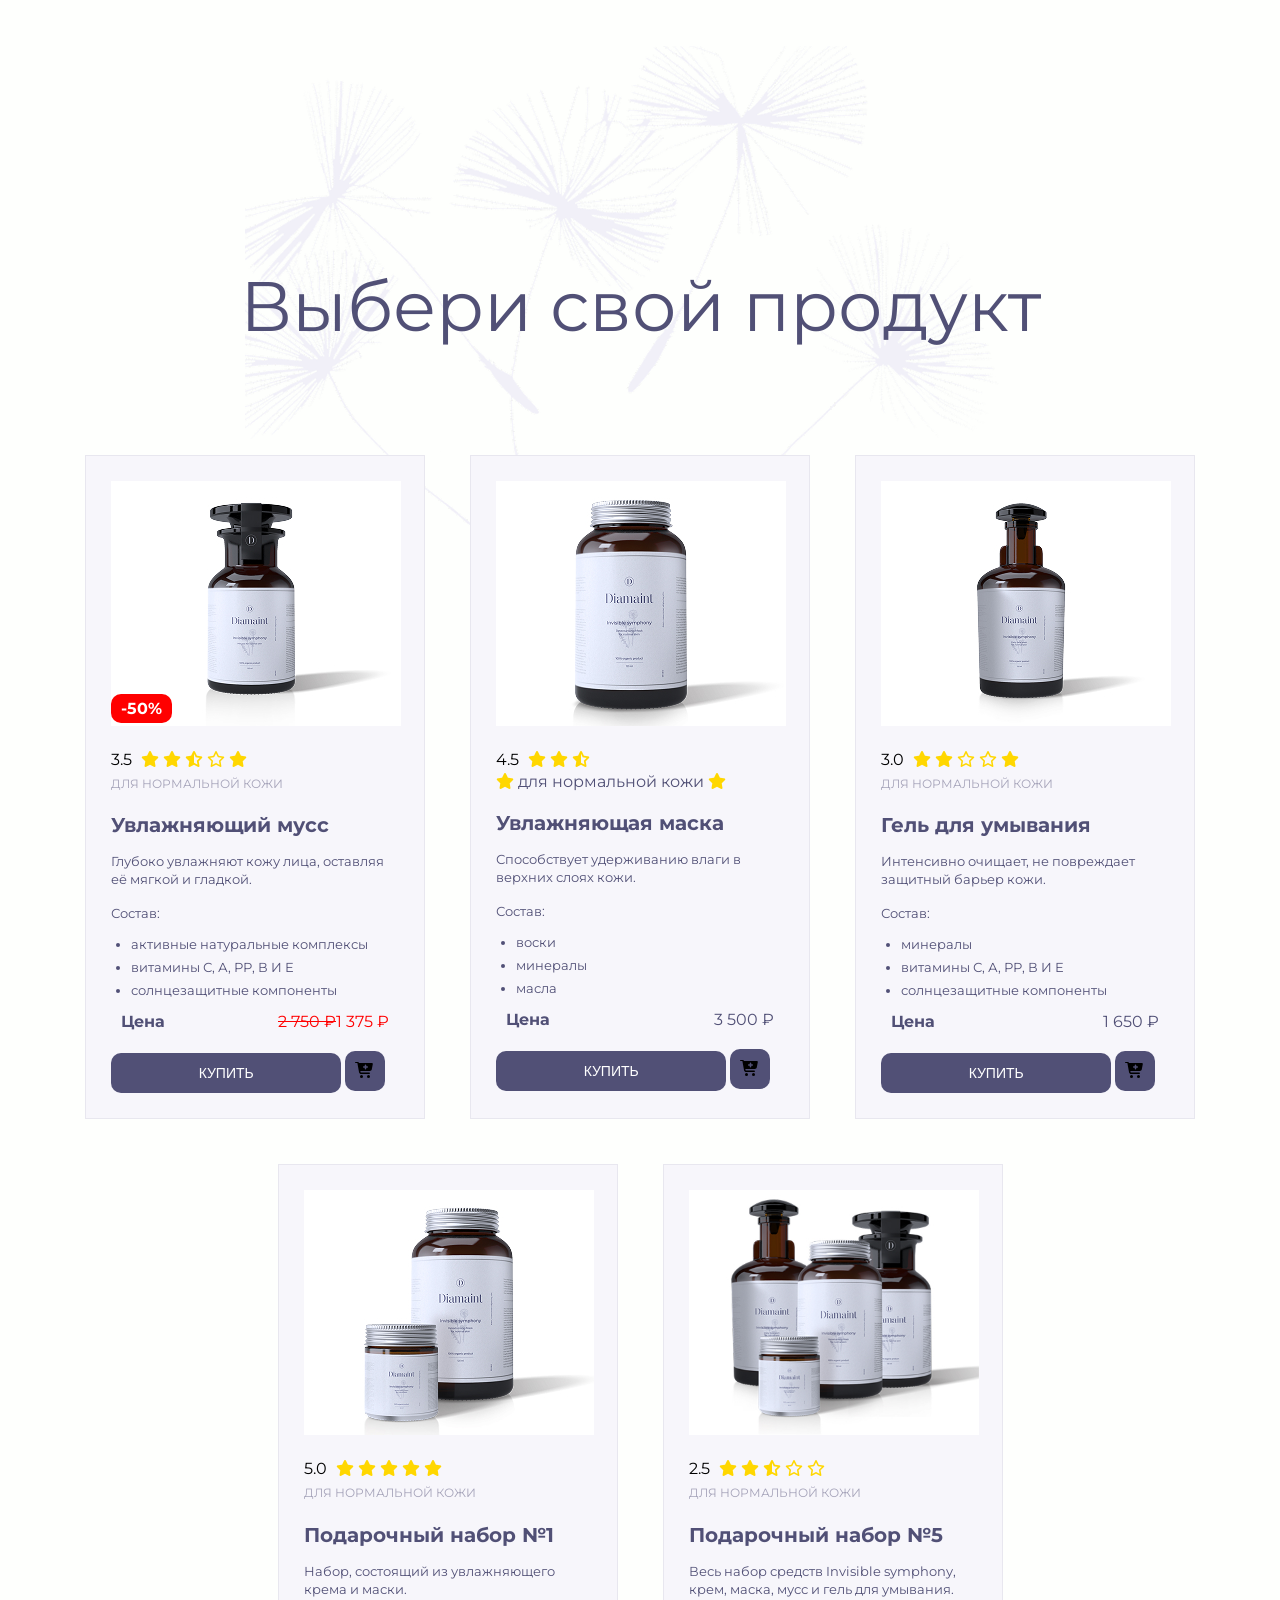
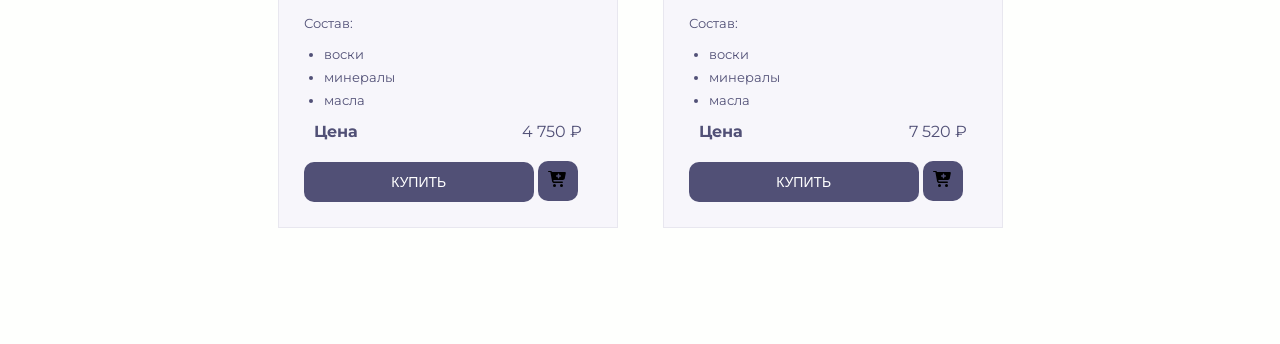
==== index.html @ 8d6fb244 "add js" ====
<!DOCTYPE html>
<html lang="ru">

<head>
  <meta charset="UTF-8">
  <meta name="viewport" content="width=device-width, initial-scale=1.0">
  <title>Выбери свой продукт</title>
  <link rel="stylesheet" href="style.css">
  <link rel="stylesheet" href="https://cdnjs.cloudflare.com/ajax/libs/font-awesome/6.4.0/css/all.min.css">
  <link rel="preconnect" href="https://fonts.googleapis.com">
  <link rel="preconnect" href="https://fonts.gstatic.com" crossorigin>
  <link href="https://fonts.googleapis.com/css2?family=Montserrat:wght@300;400;500;700&display=swap" rel="stylesheet">
</head>

<body>
  <main class="container container__background">
    <h1 class="container__main-title">Выбери свой продукт</h1>
    <div class="container__cards">
      <div class="card card-sale">
        <span class="card__sale">-50%</span>
        <img class="card__img" src="img/photo-mousse.jpg" alt="Увлажняющий мусс">
        <div class="card__rating">
          <span class="card__rating-number">3.5</span>
          <span class="card__rating-stars"><i class="fa-solid fa-star"></i></span>
          <span class="card__rating-stars"><i class="fa-solid fa-star"></i></span>
          <span class="card__rating-stars"><i class="fa-solid fa-star-half-stroke"></i></span>
          <span class="card__rating-stars"><i class="fa-regular fa-star"></i></span>
          <span class="card__stars"><i class="fa-solid fa-star"></i></span>
        </div>

        <span class="card__skin-type">для нормальной кожи</span>
        <h2 class="card__title">Увлажняющий мусс</h2>
        <p class="card__description">Глубоко увлажняют кожу лица, оставляя её мягкой и гладкой.</p>
        <span class="card__composition">Состав:</span>
        <ul class="card__list">
          <li class="card__item">активные натуральные комплексы</li>
          <li class="card__item">витамины С, А, РР, В И Е</li>
          <li class="card__item">солнцезащитные компоненты</li>
        </ul>
        <div class="card__price-row">
          <b class="card__price-text">Цена</b>
          <span class="card__price price-discount"><del>2 750 ₽</del>1 375 ₽</span>
        </div>
        <button class="card__buy-button  card__buy-button--active">Купить</button>
        <button class="add-to-card__button add-to-card__button--active">
          <img src="img/cart-plus-solid.svg" alt="Добавить в корзину">
        </button>
      </div>
      <div class="card">
        <img class="card__img" src="img/photo-mask.jpg" alt="Увлажняющая маска">
        <div class="card__rating">
          <span class="card__rating-number">4.5</span>
          <span class="card__rating-stars"><i class="fa-solid fa-star"></i></span>
          <span class="card__rating-stars"><i class="fa-solid fa-star"></i></span>
          <span class="card__rating-stars"><i class="fa-solid fa-star-half-stroke"></i></span>
        </div>
        <span class="card__stars"><i class="fa-solid fa-star"></i></span>
        <span class="card__skin-tipe">для нормальной кожи</span>
        <span class="card__stars"><i class="fa-solid fa-star"></i></span>
        <h2 class="card__title">Увлажняющая маска</h2>
        <p class="card__description">Способствует удерживанию влаги в верхних слоях кожи.</p>
        <span class="card__composition">Состав:</span>
        <ul class="card__list">
          <li class="card__item">воски</li>
          <li class="card__item">минералы</li>
          <li class="card__item">масла</li>
        </ul>
        <div class="card__price-row">
          <b class="card__price-text">Цена</b>
          <span class="card__price">3 500 ₽</span>
        </div>
        <button class="card__buy-button card__buy-button--active">Купить</button>
        <button class="add-to-card__button add-to-card__button--active">
          <img src="img/cart-plus-solid.svg" alt="Добавить в корзину">
        </button>
      </div>
      <div class="card">
        <img class="card__img" src="img/photo-gel.jpg" alt="Гель для умывания">
        <div class="card__rating">
          <span class="card__rating-number">3.0</span>
          <span class="card__stars"><i class="fa-solid fa-star"></i></span>
          <span class="card__stars"><i class="fa-solid fa-star"></i></span>
          <span class="card__stars"><i class="fa-regular fa-star"></i></span>
          <span class="card__stars"><i class="fa-regular fa-star"></i></span>
          <span class="card__stars"><i class="fa-solid fa-star"></i></span>
        </div>
        <span class="card__skin-type">для нормальной кожи</span>
        <h2 class="card__title">Гель для умывания</h2>
        <p class="card__description">Интенсивно очищает, не повреждает защитный барьер кожи.</p>
        <span class="card__composition">Состав:</span>
        <ul class="card__list">
          <li class="card__item">минералы</li>
          <li class="card__item">витамины С, А, РР, В И Е</li>
          <li class="card__item">солнцезащитные компоненты</li>
        </ul>
        <div class="card__price-row">
          <b class="card__price-text">Цена</b>
          <span class="card__price">1 650 ₽</span>
        </div>
        <button class="card__buy-button card__buy-button--active">Купить</button>
        <button class="add-to-card__button add-to-card__button--active">
          <img src="img/cart-plus-solid.svg" alt="Добавить в корзину">
        </button>
      </div>
      <div class="card">
        <img class="card__img" src="img/photo-set-1.jpg" alt="Подарочный набор №1">
        <div class="card__rating">
          <span class="card__rating-number">5.0</span>
          <span class="card__stars"><i class="fa-solid fa-star"></i></span>
          <span class="card__stars"><i class="fa-solid fa-star"></i></span>
          <span class="card__stars"><i class="fa-solid fa-star"></i></span>
          <span class="card__stars"><i class="fa-solid fa-star"></i></span>
          <span class="card__stars"><i class="fa-solid fa-star"></i></span>
        </div>
        <span class="card__skin-type">для нормальной кожи</span>
        <h2 class="card__title">Подарочный набор №1</h2>
        <p class="card__description">Набор, состоящий из увлажняющего крема и маски.</p>
        <span class="card__composition">Состав:</span>
        <ul class="card__list">
          <li class="card__item">воски</li>
          <li class="card__item">минералы</li>
          <li class="card__item">масла</li>
        </ul>
        <div class="card__price-row">
          <b class="card__price-text">Цена</b>
          <span class="card__price">4 750 ₽</span>
        </div>
        <button class="card__buy-button card__buy-button--active">Купить</button>
        <button class="add-to-card__button add-to-card__button--active">
          <img src="img/cart-plus-solid.svg" alt="Добавить в корзину">
        </button>
      </div>
      <div class="card">
        <img class="card__img" src="img/photo-set-5.jpg" alt="Подарочный набор №5">
        <div class="card__rating">
          <span class="card__rating-number">2.5</span>
          <span class="card__stars"><i class="fa-solid fa-star"></i></span>
          <span class="card__stars"><i class="fa-solid fa-star"></i></span>
          <span class="card__stars"><i class="fa-solid fa-star-half-stroke"></i></span>
          <span class="card__stars"><i class="fa-regular fa-star"></i></span>
          <span class="card__stars"><i class="fa-regular fa-star"></i></span>
        </div>
        <span class="card__skin-type">для нормальной кожи</span>
        <h2 class="card__title">Подарочный набор №5</h2>
        <p class="card__description"> Весь набор средств Invisible symphony, крем, маска, мусс и гель для умывания.</p>
        <span class="card__composition">Состав:</span>
        <ul class="card__list">
          <li class="card__item">воски</li>
          <li class="card__item">минералы</li>
          <li class="card__item">масла</li>
        </ul>
        <div class="card__price-row">
          <b class="card__price-text">Цена</b>
          <span class="card__price">7 520 ₽</span>
        </div>
        <button class="card__buy-button card__buy-button--active">Купить</button>
        <button class="add-to-card__button add-to-card__button--active">
          <img src="img/cart-plus-solid.svg" alt="Добавить в корзину">
        </button>
      </div>
      <script src="product.js"></script>
    </div>
  </main>
</body>

</html>
---- style.css ----
.container {
  width: 1280px;
  margin: 0 auto;
  background: #fefffd;
  padding-top: 220px;
  padding-bottom: 116px;
}

.container__background {
  background-image: url('img/background.png');
  background-repeat: no-repeat;
  background-position: center top;
}

body {
  color: #515076;
  font-family: 'montserrat', sans-serif;
  letter-spacing: 0%;
  margin: 0;
}


.container__main-title {
  font-style: normal;
  font-weight: 400;
  font-size: 70px;
  line-height: 78px;
  text-align: center;
  color: #515076;
  margin-bottom: 110px;
}


.container__cards {
  display: flex;
  flex-wrap: wrap;
  justify-content: center;
  gap: 45px;
  margin: 0 auto;
  width: 1110px;
}


.card {
  width: 340px;
  border: 1px solid #e8e7ef;
  background: #f7f6fb;
  padding: 25px;
  position: relative;
}

.card__sale {
  position: absolute;
  bottom: 395px;
  left: 25px;
  padding: 5px 10px;
  background: red;
  color: white;
  border-radius: 10px;
  font-weight: bold;
}

.card-sale {
  transition: 0.3s;
}

.card-sale:hover {
  transform: scale(1.03);
  background-image: url(img/background.png);
  cursor: pointer;

}

.card__img {
  width: 290px;
  height: 245px;
  object-fit: cover;
  margin-bottom: 20px;
}

.card__rating-number {
  color: black;
  margin-right: 5px;
}

i {
  color: gold;
  margin-bottom: 5px;
  display: inline-block;
}





.card__skin-type {
  font-weight: 400;
  font-size: 12px;
  line-height: 24px;
  text-transform: uppercase;
  color: #A5A3B9;
  margin-bottom: 5px;
}

.card__title {
  font-weight: 700;
  font-size: 20px;
  line-height: 27px;
  color: #515076;
  margin-bottom: 5px;
}

.card__description {
  font-weight: 400;
  font-size: 13px;
  line-height: 18px;
  color: #515076;
  margin-bottom: 15px;
}


.card__composition {
  font-weight: 400;
  font-size: 13px;
  line-height: 18px;
  color: #515076;
  margin-bottom: 5px;
}

.card__list {
  font-weight: 400;
  font-size: 13px;
  line-height: 18px;
  color: #515076;
  padding-left: 20px;
}

.card__item {
  margin-bottom: 5px;
}

.price-discount {
  color: red;
}

.card__price-row {
  color: #515076;
  margin: 10px;
  display: flex;
  justify-content: space-between;
  align-items: center;
}

.card__buy-button {
  width: 80%;
  height: 40px;
  background: #515076;
  border-radius: 10px;
  color: #ffffff;
  font-size: 14px;
  text-transform: uppercase;
  border: none;
  cursor: pointer;
  margin-top: 10px;
  padding: 10px;
  transition: background 0.5s ease;
}

.card__buy-button:hover {
  background: #403d6b;
  transition: background 0.1s ease;
}

.card__buy-button:active {
  background: #2e2b5c;
  transition: background 0.1s ease;
}

.add-to-card__button {
  width: 40px;
  height: 40px;
  background: #515076;
  border-radius: 10px;
  color: #f3f1f1;
  font-size: 14px;
  text-transform: uppercase;
  border: none;
  cursor: pointer;
  margin-top: 10px;
  padding: 10px;
  transition: background 0.5s ease;
}

.add-to-card__button:hover {
  background: #403d6b;
  transition: background 0.1s ease;
}

.add-to-card__button:active {
  background: #2e2b5c;
  transition: background 0.1s ease;
}

*,
*:before,
*:after {
  box-sizing: border-box;
}
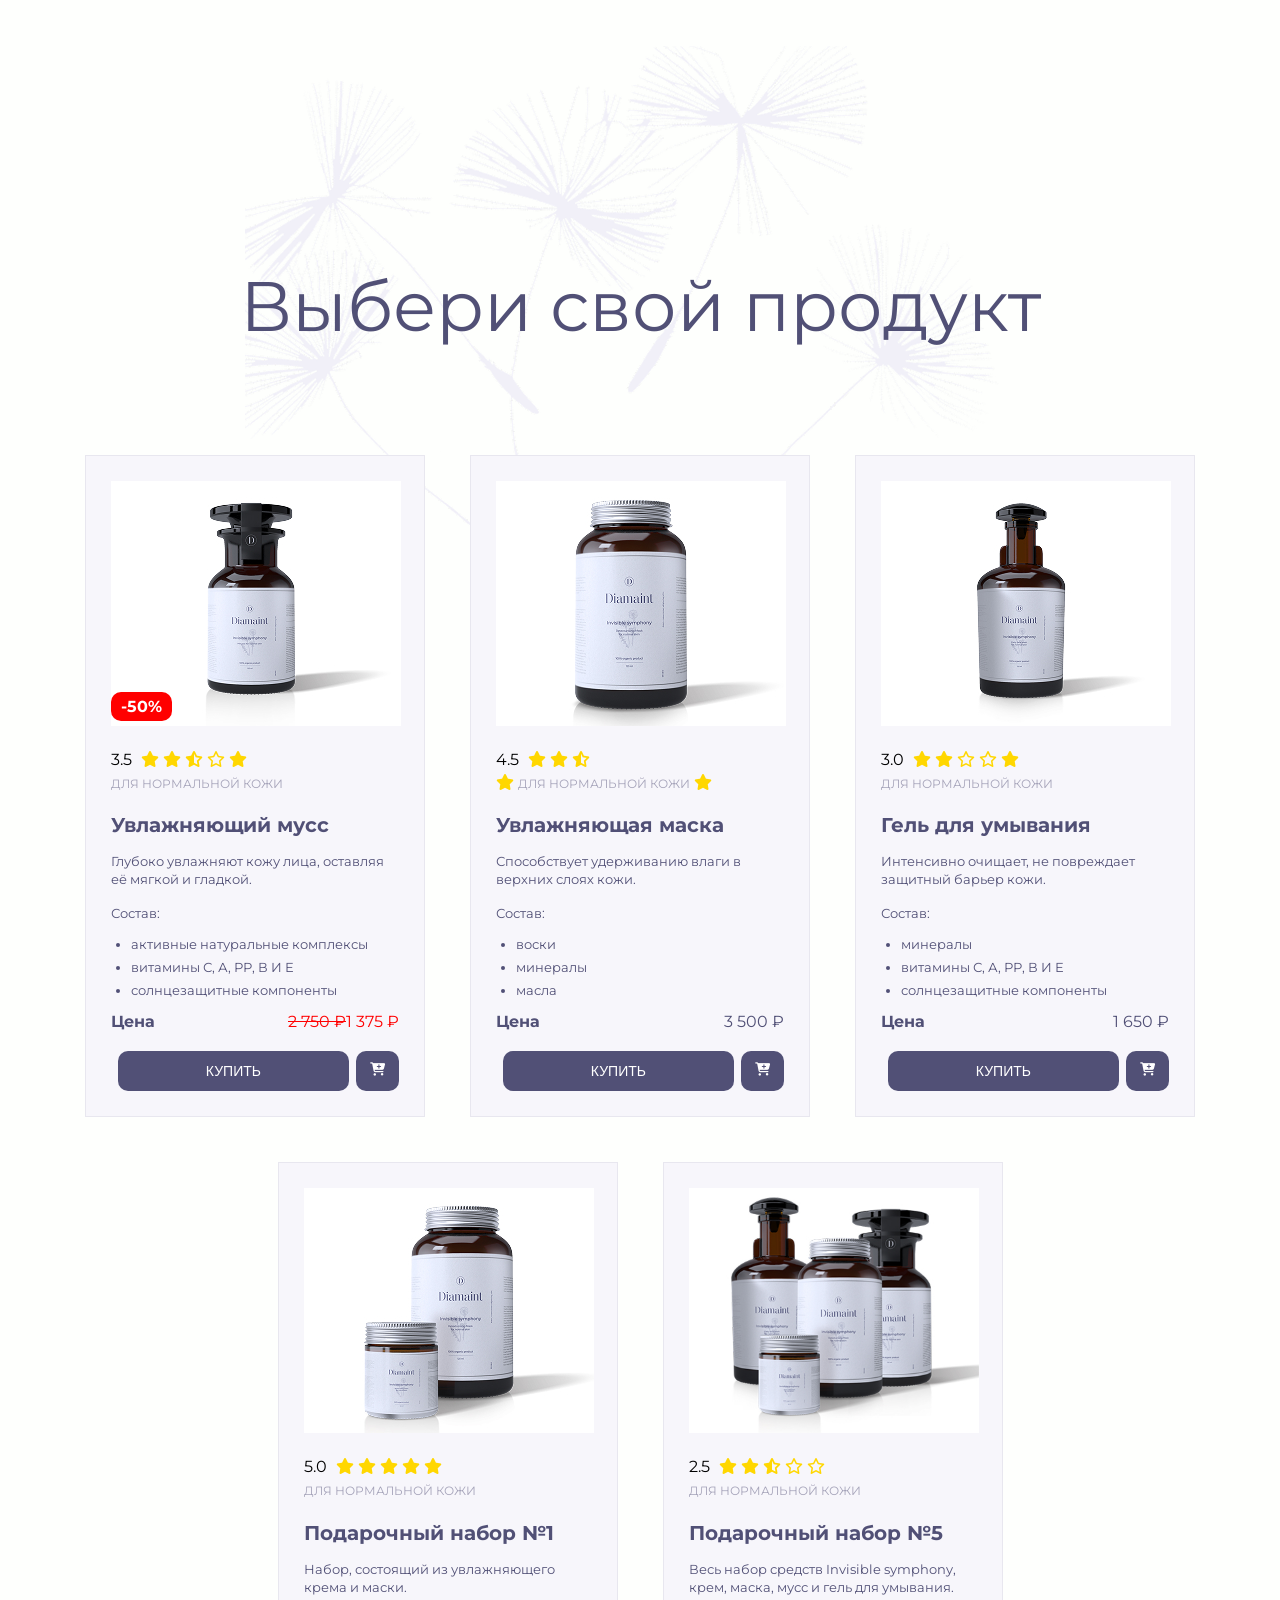
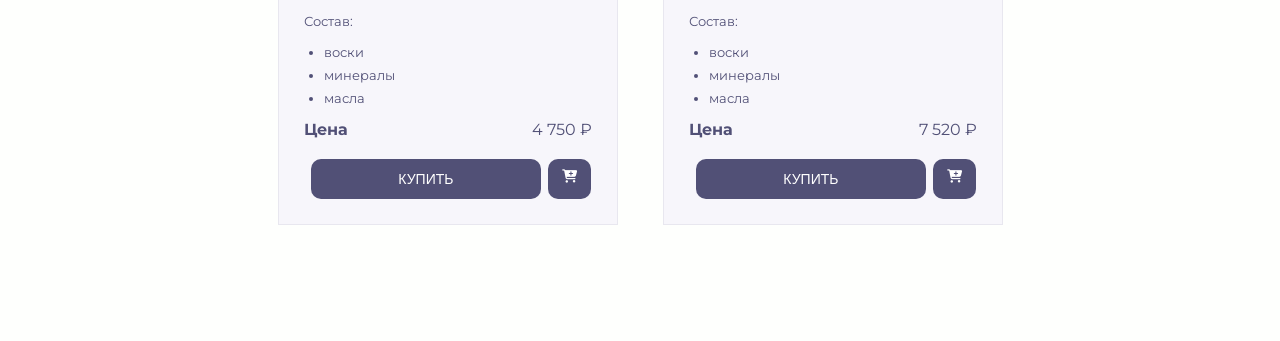
==== commit ef2e06bc: "feature/05-extra-homework" ====
--- a/index.html
+++ b/index.html
@@ -41,10 +41,11 @@
           <b class="card__price-text">Цена</b>
           <span class="card__price price-discount"><del>2 750 ₽</del>1 375 ₽</span>
         </div>
-        <button class="card__buy-button  card__buy-button--active">Купить</button>
-        <button class="add-to-card__button add-to-card__button--active">
-          <img src="img/cart-plus-solid.svg" alt="Добавить в корзину">
-        </button>
+        <div class="card__buttons">
+          <button class="card__buy-button  card__buy-button--active">Купить</button>
+          <button class="card__add-to-cart card__add-to-cart--active"><i class="fa-solid fa-cart-plus cart-icon"></i>
+          </button>
+        </div>
       </div>
       <div class="card">
         <img class="card__img" src="img/photo-mask.jpg" alt="Увлажняющая маска">
@@ -55,7 +56,7 @@
           <span class="card__rating-stars"><i class="fa-solid fa-star-half-stroke"></i></span>
         </div>
         <span class="card__stars"><i class="fa-solid fa-star"></i></span>
-        <span class="card__skin-tipe">для нормальной кожи</span>
+        <span class="card__skin-type">для нормальной кожи</span>
         <span class="card__stars"><i class="fa-solid fa-star"></i></span>
         <h2 class="card__title">Увлажняющая маска</h2>
         <p class="card__description">Способствует удерживанию влаги в верхних слоях кожи.</p>
@@ -69,10 +70,11 @@
           <b class="card__price-text">Цена</b>
           <span class="card__price">3 500 ₽</span>
         </div>
-        <button class="card__buy-button card__buy-button--active">Купить</button>
-        <button class="add-to-card__button add-to-card__button--active">
-          <img src="img/cart-plus-solid.svg" alt="Добавить в корзину">
-        </button>
+        <div class="card__buttons">
+          <button class="card__buy-button card__buy-button--active">Купить</button>
+          <button class="card__add-to-cart card__add-to-cart--active"><i class="fa-solid fa-cart-plus cart-icon"></i>
+          </button>
+        </div>
       </div>
       <div class="card">
         <img class="card__img" src="img/photo-gel.jpg" alt="Гель для умывания">
@@ -97,10 +99,11 @@
           <b class="card__price-text">Цена</b>
           <span class="card__price">1 650 ₽</span>
         </div>
-        <button class="card__buy-button card__buy-button--active">Купить</button>
-        <button class="add-to-card__button add-to-card__button--active">
-          <img src="img/cart-plus-solid.svg" alt="Добавить в корзину">
-        </button>
+        <div class="card__buttons">
+          <button class="card__buy-button card__buy-button--active">Купить</button>
+          <button class="card__add-to-cart card__add-to-cart--active"><i class="fa-solid fa-cart-plus cart-icon"></i>
+          </button>
+        </div>
       </div>
       <div class="card">
         <img class="card__img" src="img/photo-set-1.jpg" alt="Подарочный набор №1">
@@ -125,10 +128,11 @@
           <b class="card__price-text">Цена</b>
           <span class="card__price">4 750 ₽</span>
         </div>
-        <button class="card__buy-button card__buy-button--active">Купить</button>
-        <button class="add-to-card__button add-to-card__button--active">
-          <img src="img/cart-plus-solid.svg" alt="Добавить в корзину">
-        </button>
+        <div class="card__buttons">
+          <button class="card__buy-button card__buy-button--active">Купить</button>
+          <button class="card__add-to-cart card__add-to-cart--active"><i class="fa-solid fa-cart-plus cart-icon"></i>
+          </button>
+        </div>
       </div>
       <div class="card">
         <img class="card__img" src="img/photo-set-5.jpg" alt="Подарочный набор №5">
@@ -153,12 +157,12 @@
           <b class="card__price-text">Цена</b>
           <span class="card__price">7 520 ₽</span>
         </div>
-        <button class="card__buy-button card__buy-button--active">Купить</button>
-        <button class="add-to-card__button add-to-card__button--active">
-          <img src="img/cart-plus-solid.svg" alt="Добавить в корзину">
-        </button>
+        <div class="card__buttons">
+          <button class="card__buy-button card__buy-button--active">Купить</button>
+          <button class="card__add-to-cart card__add-to-cart--active"><i class="fa-solid fa-cart-plus cart-icon"></i>
+          </button>
+        </div>
       </div>
-      <script src="product.js"></script>
     </div>
   </main>
 </body>
--- a/style.css
+++ b/style.css
@@ -145,7 +145,7 @@
 
 .card__price-row {
   color: #515076;
-  margin: 10px;
+  margin-bottom: 20px;
   display: flex;
   justify-content: space-between;
   align-items: center;
@@ -161,7 +161,7 @@
   text-transform: uppercase;
   border: none;
   cursor: pointer;
-  margin-top: 10px;
+  margin: 0 auto;
   padding: 10px;
   transition: background 0.5s ease;
 }
@@ -176,29 +176,35 @@
   transition: background 0.1s ease;
 }
 
-.add-to-card__button {
-  width: 40px;
+.card__add-to-cart {
+  width: 15%;
   height: 40px;
   background: #515076;
   border-radius: 10px;
-  color: #f3f1f1;
-  font-size: 14px;
-  text-transform: uppercase;
   border: none;
   cursor: pointer;
-  margin-top: 10px;
-  padding: 10px;
   transition: background 0.5s ease;
 }
 
-.add-to-card__button:hover {
+.card__add-to-cart:hover {
   background: #403d6b;
   transition: background 0.1s ease;
 }
 
-.add-to-card__button:active {
+.card__add-to-cart:active {
   background: #2e2b5c;
   transition: background 0.1s ease;
+}
+
+.card__buttons {
+  display: flex;
+  justify-content: space-between;
+  align-items: center;
+  margin-top: 20px;
+}
+
+.cart-icon {
+  color: white;
 }
 
 *,
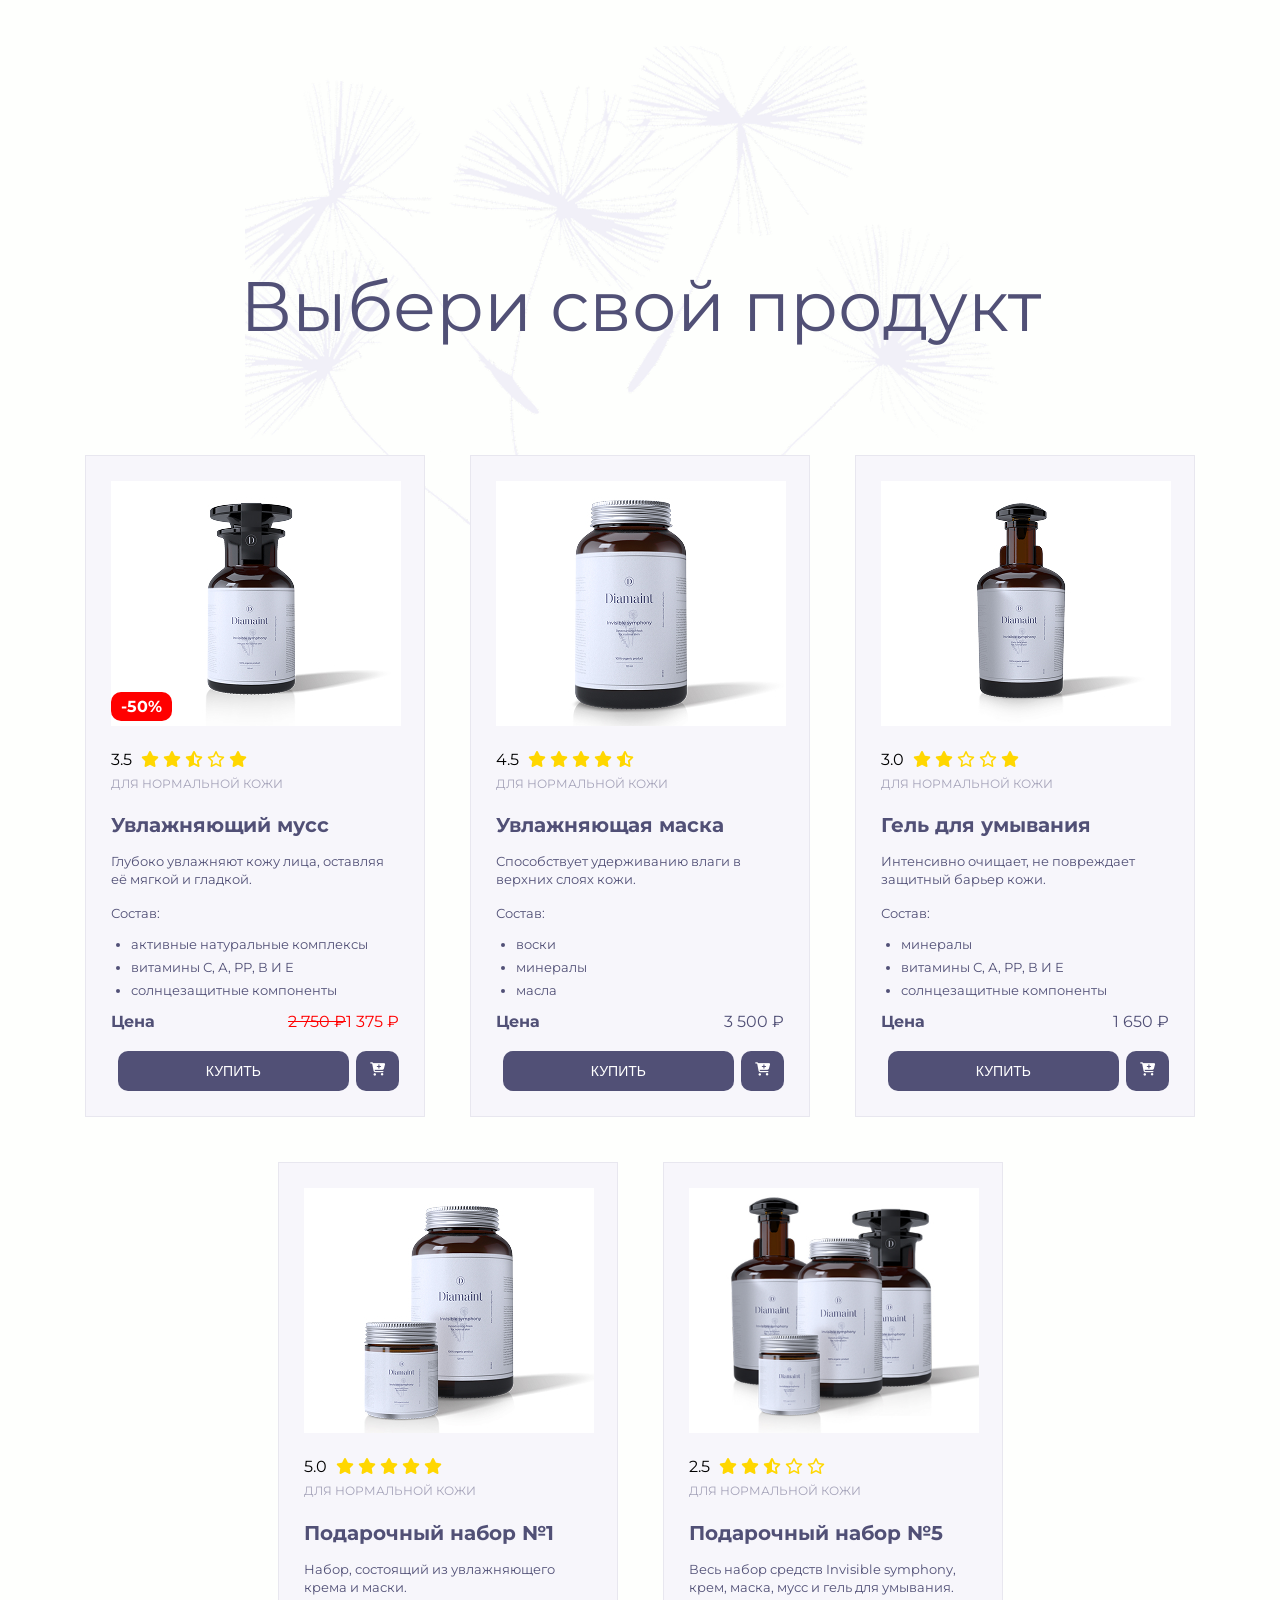
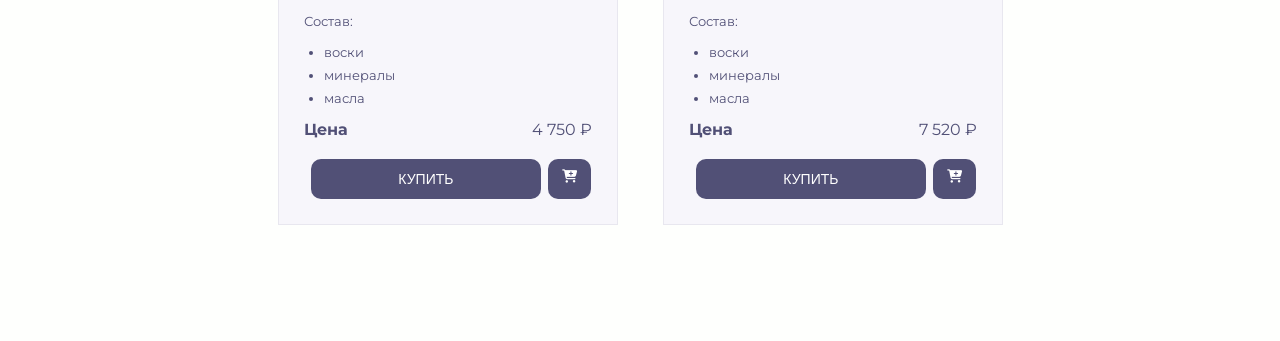
==== commit c17af38e: "corrected" ====
--- a/index.html
+++ b/index.html
@@ -21,10 +21,10 @@
         <img class="card__img" src="img/photo-mousse.jpg" alt="Увлажняющий мусс">
         <div class="card__rating">
           <span class="card__rating-number">3.5</span>
-          <span class="card__rating-stars"><i class="fa-solid fa-star"></i></span>
-          <span class="card__rating-stars"><i class="fa-solid fa-star"></i></span>
-          <span class="card__rating-stars"><i class="fa-solid fa-star-half-stroke"></i></span>
-          <span class="card__rating-stars"><i class="fa-regular fa-star"></i></span>
+          <span class="card__stars"><i class="fa-solid fa-star"></i></span>
+          <span class="card__stars"><i class="fa-solid fa-star"></i></span>
+          <span class="card__stars"><i class="fa-solid fa-star-half-stroke"></i></span>
+          <span class="card__stars"><i class="fa-regular fa-star"></i></span>
           <span class="card__stars"><i class="fa-solid fa-star"></i></span>
         </div>
 
@@ -51,13 +51,13 @@
         <img class="card__img" src="img/photo-mask.jpg" alt="Увлажняющая маска">
         <div class="card__rating">
           <span class="card__rating-number">4.5</span>
-          <span class="card__rating-stars"><i class="fa-solid fa-star"></i></span>
-          <span class="card__rating-stars"><i class="fa-solid fa-star"></i></span>
-          <span class="card__rating-stars"><i class="fa-solid fa-star-half-stroke"></i></span>
+          <span class="card__stars"><i class="fa-solid fa-star"></i></span>
+          <span class="card__stars"><i class="fa-solid fa-star"></i></span>
+          <span class="card__stars"><i class="fa-solid fa-star"></i></span>
+          <span class="card__stars"><i class="fa-solid fa-star"></i></span>
+          <span class="card__stars"><i class="fa-solid fa-star-half-stroke"></i></span>
         </div>
-        <span class="card__stars"><i class="fa-solid fa-star"></i></span>
         <span class="card__skin-type">для нормальной кожи</span>
-        <span class="card__stars"><i class="fa-solid fa-star"></i></span>
         <h2 class="card__title">Увлажняющая маска</h2>
         <p class="card__description">Способствует удерживанию влаги в верхних слоях кожи.</p>
         <span class="card__composition">Состав:</span>
@@ -166,5 +166,6 @@
     </div>
   </main>
 </body>
+<script src="product.js"></script>
 
 </html>
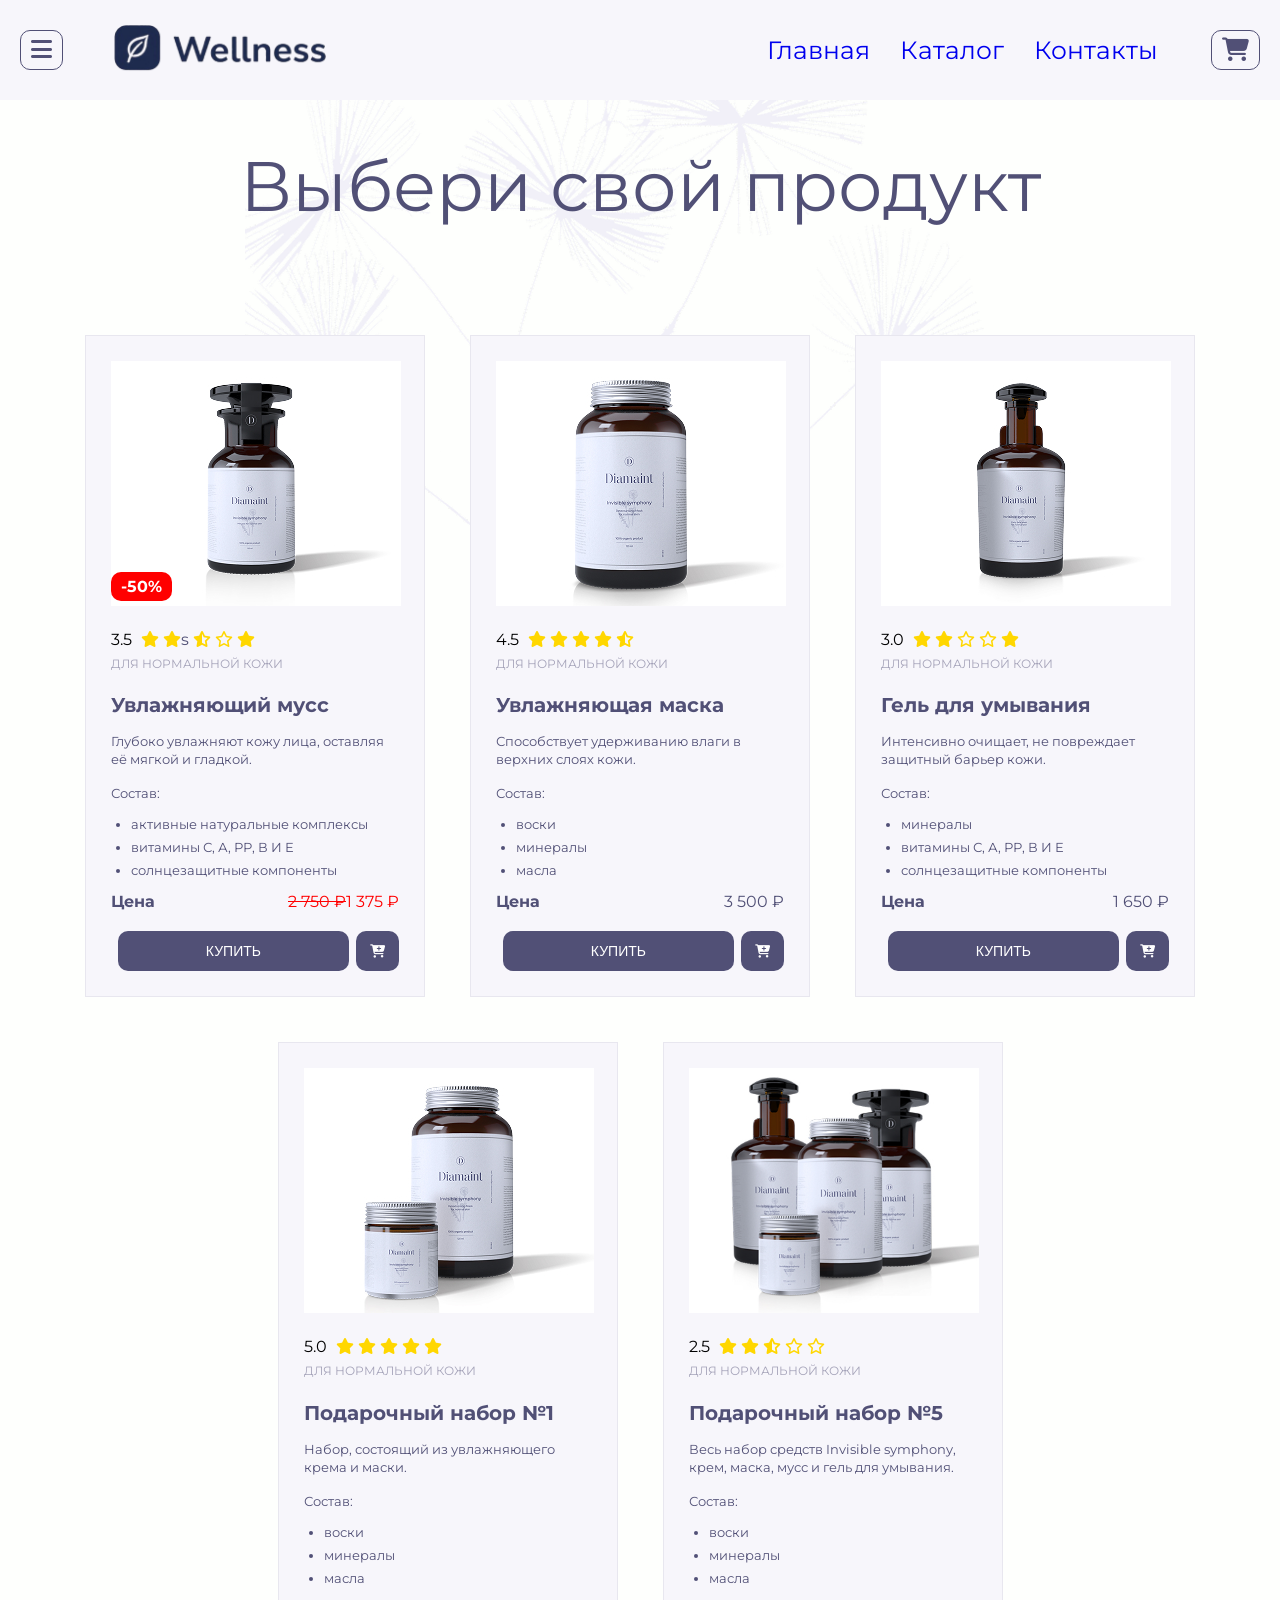
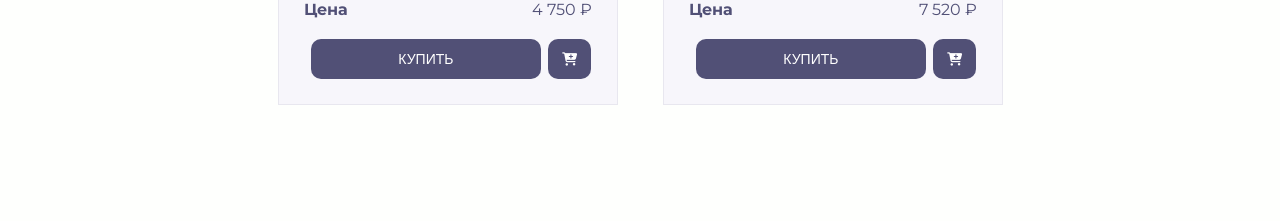
==== commit b1ba363d: "extra homework" ====
--- a/index.html
+++ b/index.html
@@ -13,7 +13,25 @@
 </head>
 
 <body>
-  <main class="container container__background">
+  <main class="container">
+    <header class="header">
+      <div class="header__container">
+        <button class="header__menu-button"><i class="fa-solid fa-bars menu-button"></i></button>
+        <div class="header__center">
+          <div class="header__logo">
+            <img class="header__logo-img" src=".//img/logo-removebg-preview.png" alt="Логотип">
+          </div>
+          <nav class="header__nav">
+            <ul class="header__list">
+              <li class="header__item"><a href="#" class="header__link">Главная</a></li>
+              <li class="header__item"><a href="#" class="header__link">Каталог</a></li>
+              <li class="header__item"><a href="#" class="header__link">Контакты</a></li>
+            </ul>
+          </nav>
+        </div>
+        <button class="header__cart-button"><i class="fa-solid fa-cart-shopping cart-button"></i></button>
+      </div>
+    </header>
     <h1 class="container__main-title">Выбери свой продукт</h1>
     <div class="container__cards">
       <div class="card card-sale">
@@ -21,11 +39,11 @@
         <img class="card__img" src="img/photo-mousse.jpg" alt="Увлажняющий мусс">
         <div class="card__rating">
           <span class="card__rating-number">3.5</span>
-          <span class="card__stars"><i class="fa-solid fa-star"></i></span>
-          <span class="card__stars"><i class="fa-solid fa-star"></i></span>
-          <span class="card__stars"><i class="fa-solid fa-star-half-stroke"></i></span>
-          <span class="card__stars"><i class="fa-regular fa-star"></i></span>
-          <span class="card__stars"><i class="fa-solid fa-star"></i></span>
+          <span class="card__stars"><i class="fa-solid fa-star rating-star"></i></span>
+          <span class="card__stars"><i class="fa-solid fa-star rating-star"></i></span>s
+          <span class="card__stars"><i class="fa-solid fa-star-half-stroke rating-star"></i></span>
+          <span class="card__stars"><i class="fa-regular fa-star rating-star"></i></span>
+          <span class="card__stars"><i class="fa-solid fa-star rating-star"></i></span>
         </div>
 
         <span class="card__skin-type">для нормальной кожи</span>
@@ -51,11 +69,11 @@
         <img class="card__img" src="img/photo-mask.jpg" alt="Увлажняющая маска">
         <div class="card__rating">
           <span class="card__rating-number">4.5</span>
-          <span class="card__stars"><i class="fa-solid fa-star"></i></span>
-          <span class="card__stars"><i class="fa-solid fa-star"></i></span>
-          <span class="card__stars"><i class="fa-solid fa-star"></i></span>
-          <span class="card__stars"><i class="fa-solid fa-star"></i></span>
-          <span class="card__stars"><i class="fa-solid fa-star-half-stroke"></i></span>
+          <span class="card__stars"><i class="fa-solid fa-star rating-star"></i></span>
+          <span class="card__stars"><i class="fa-solid fa-star rating-star"></i></span>
+          <span class="card__stars"><i class="fa-solid fa-star rating-star"></i></span>
+          <span class="card__stars"><i class="fa-solid fa-star rating-star"></i></span>
+          <span class="card__stars"><i class="fa-solid fa-star-half-stroke rating-star"></i></span>
         </div>
         <span class="card__skin-type">для нормальной кожи</span>
         <h2 class="card__title">Увлажняющая маска</h2>
@@ -80,11 +98,11 @@
         <img class="card__img" src="img/photo-gel.jpg" alt="Гель для умывания">
         <div class="card__rating">
           <span class="card__rating-number">3.0</span>
-          <span class="card__stars"><i class="fa-solid fa-star"></i></span>
-          <span class="card__stars"><i class="fa-solid fa-star"></i></span>
-          <span class="card__stars"><i class="fa-regular fa-star"></i></span>
-          <span class="card__stars"><i class="fa-regular fa-star"></i></span>
-          <span class="card__stars"><i class="fa-solid fa-star"></i></span>
+          <span class="card__stars"><i class="fa-solid fa-star rating-star"></i></span>
+          <span class="card__stars"><i class="fa-solid fa-star rating-star"></i></span>
+          <span class="card__stars"><i class="fa-regular fa-star rating-star"></i></span>
+          <span class="card__stars"><i class="fa-regular fa-star rating-star"></i></span>
+          <span class="card__stars"><i class="fa-solid fa-star rating-star"></i></span>
         </div>
         <span class="card__skin-type">для нормальной кожи</span>
         <h2 class="card__title">Гель для умывания</h2>
@@ -109,11 +127,11 @@
         <img class="card__img" src="img/photo-set-1.jpg" alt="Подарочный набор №1">
         <div class="card__rating">
           <span class="card__rating-number">5.0</span>
-          <span class="card__stars"><i class="fa-solid fa-star"></i></span>
-          <span class="card__stars"><i class="fa-solid fa-star"></i></span>
-          <span class="card__stars"><i class="fa-solid fa-star"></i></span>
-          <span class="card__stars"><i class="fa-solid fa-star"></i></span>
-          <span class="card__stars"><i class="fa-solid fa-star"></i></span>
+          <span class="card__stars"><i class="fa-solid fa-star rating-star"></i></span>
+          <span class="card__stars"><i class="fa-solid fa-star rating-star"></i></span>
+          <span class="card__stars"><i class="fa-solid fa-star rating-star"></i></span>
+          <span class="card__stars"><i class="fa-solid fa-star rating-star"></i></span>
+          <span class="card__stars"><i class="fa-solid fa-star rating-star"></i></span>
         </div>
         <span class="card__skin-type">для нормальной кожи</span>
         <h2 class="card__title">Подарочный набор №1</h2>
@@ -138,11 +156,11 @@
         <img class="card__img" src="img/photo-set-5.jpg" alt="Подарочный набор №5">
         <div class="card__rating">
           <span class="card__rating-number">2.5</span>
-          <span class="card__stars"><i class="fa-solid fa-star"></i></span>
-          <span class="card__stars"><i class="fa-solid fa-star"></i></span>
-          <span class="card__stars"><i class="fa-solid fa-star-half-stroke"></i></span>
-          <span class="card__stars"><i class="fa-regular fa-star"></i></span>
-          <span class="card__stars"><i class="fa-regular fa-star"></i></span>
+          <span class="card__stars"><i class="fa-solid fa-star rating-star"></i></span>
+          <span class="card__stars"><i class="fa-solid fa-star rating-star"></i></span>
+          <span class="card__stars"><i class="fa-solid fa-star-half-stroke rating-star"></i></span>
+          <span class="card__stars"><i class="fa-regular fa-star rating-star"></i></span>
+          <span class="card__stars"><i class="fa-regular fa-star rating-star"></i></span>
         </div>
         <span class="card__skin-type">для нормальной кожи</span>
         <h2 class="card__title">Подарочный набор №5</h2>
--- a/style.css
+++ b/style.css
@@ -2,16 +2,14 @@
   width: 1280px;
   margin: 0 auto;
   background: #fefffd;
-  padding-top: 220px;
   padding-bottom: 116px;
-}
-
-.container__background {
   background-image: url('img/background.png');
   background-repeat: no-repeat;
   background-position: center top;
 }
 
+
+
 body {
   color: #515076;
   font-family: 'montserrat', sans-serif;
@@ -19,6 +17,82 @@
   margin: 0;
 }
 
+.header {
+  width: 100%;
+  height: 100px;
+  background-color: #f7f6fb;
+}
+
+.header__container {
+  display: flex;
+  justify-content: space-between;
+  align-items: center;
+  width: 100%;
+  height: 100px;
+  margin: 0;
+  padding: 10px 20px;
+
+}
+
+.header__logo {
+  width: 400px;
+  height: 50px;
+}
+
+.header__logo-img {
+  width: 300px;
+  height: 50px;
+  object-fit: cover;
+}
+
+.header__center {
+  display: flex;
+  align-items: center;
+  gap: 250px;
+}
+
+.header__nav {
+  margin: 0 50px;
+}
+
+.header__list {
+  display: flex;
+  gap: 30px;
+  list-style: none;
+  margin: 0;
+  padding: 0;
+  font-size: 25px;
+  color: #5a5791
+}
+
+.header__link {
+  text-decoration: none;
+}
+
+.header__menu-button,
+.header__cart-button {
+  background: none;
+  border: 1px solid #515076;
+  border-radius: 10px;
+  padding: 5px 10px;
+  background-color: #f7f6fb;
+  color: #515076;
+  font-size: 24px;
+  cursor: pointer;
+  transition: background 0.5s ease;
+}
+
+.header__menu-button:hover,
+.header__cart-button:hover {
+  background: #e7e7f3;
+  transition: background 0.1s ease;
+}
+
+.header__menu-button:active,
+.header__cart-button:active {
+  background: #f2f2f7;
+  transition: background 0.1s ease;
+}
 
 .container__main-title {
   font-style: normal;
@@ -83,7 +157,7 @@
   margin-right: 5px;
 }
 
-i {
+.rating-star {
   color: gold;
   margin-bottom: 5px;
   display: inline-block;
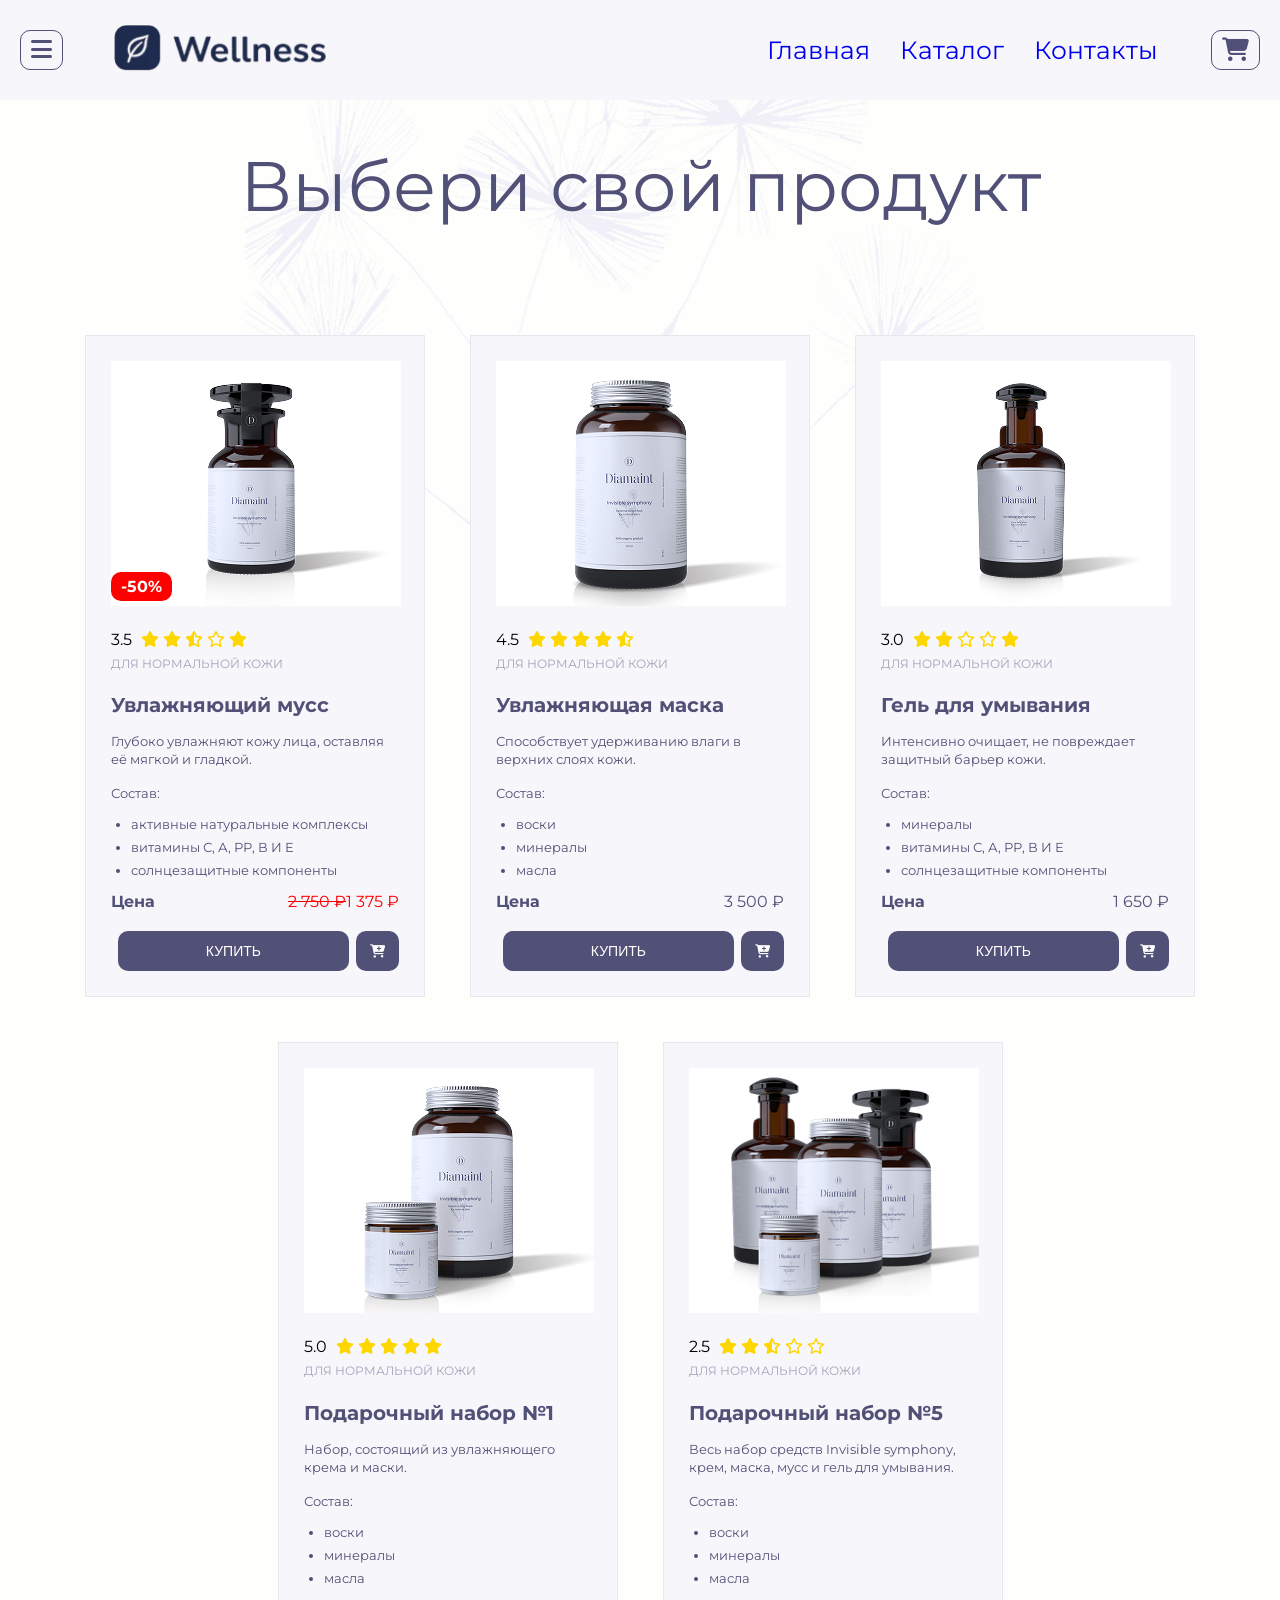
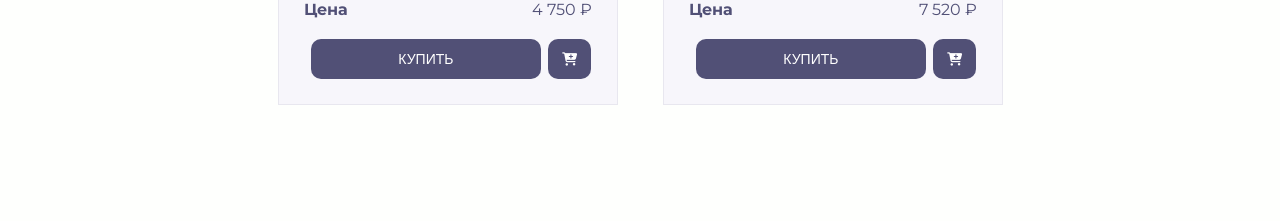
==== commit 844d35dd: "Fix rating stars display in index.html" ====
--- a/index.html
+++ b/index.html
@@ -40,7 +40,7 @@
         <div class="card__rating">
           <span class="card__rating-number">3.5</span>
           <span class="card__stars"><i class="fa-solid fa-star rating-star"></i></span>
-          <span class="card__stars"><i class="fa-solid fa-star rating-star"></i></span>s
+          <span class="card__stars"><i class="fa-solid fa-star rating-star"></i></span>
           <span class="card__stars"><i class="fa-solid fa-star-half-stroke rating-star"></i></span>
           <span class="card__stars"><i class="fa-regular fa-star rating-star"></i></span>
           <span class="card__stars"><i class="fa-solid fa-star rating-star"></i></span>
@@ -186,4 +186,4 @@
 </body>
 <script src="product.js"></script>
 
-</html>+</html>
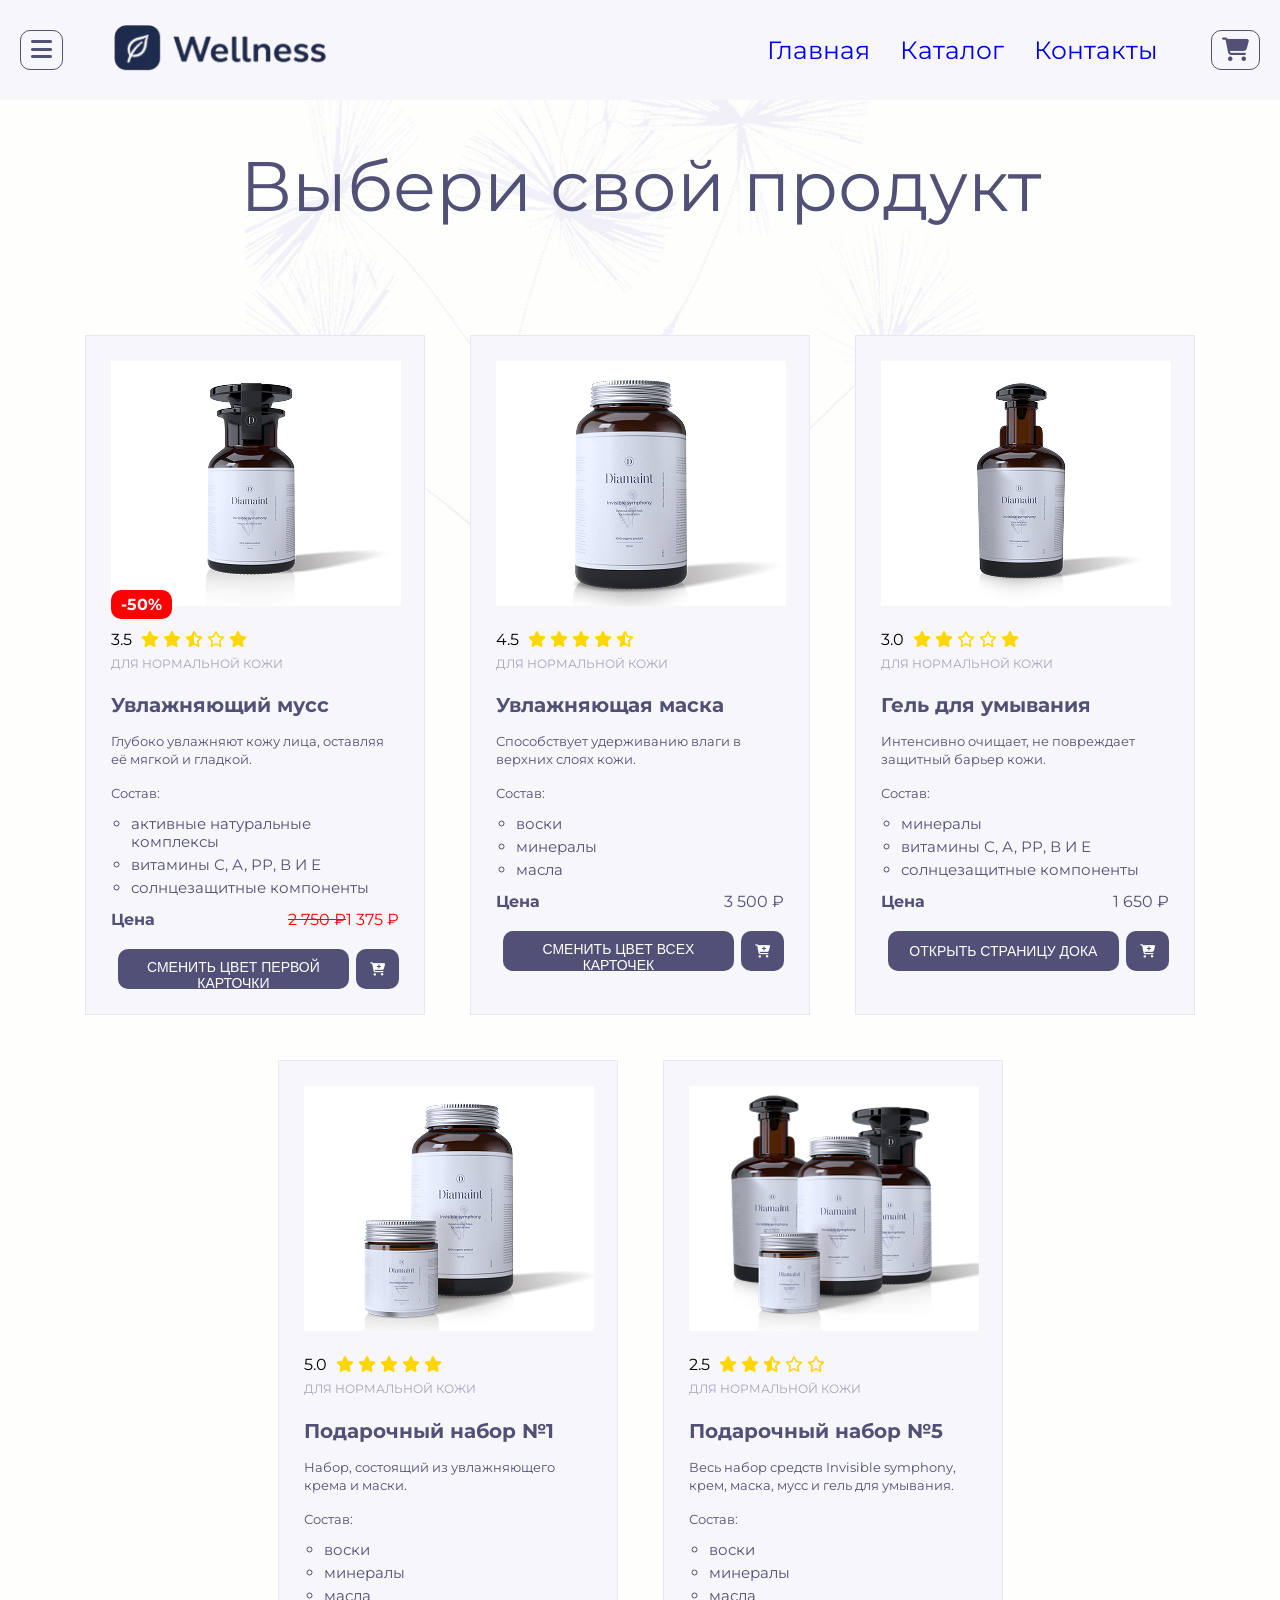
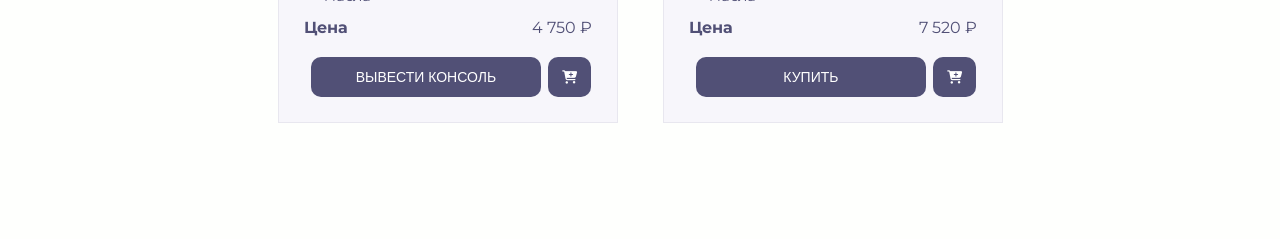
==== commit f7d73539: "feature 06 homework" ====
--- a/index.html
+++ b/index.html
@@ -60,7 +60,7 @@
           <span class="card__price price-discount"><del>2 750 ₽</del>1 375 ₽</span>
         </div>
         <div class="card__buttons">
-          <button class="card__buy-button  card__buy-button--active">Купить</button>
+          <button class="card__buy-button  card__buy-button--active">сменить цвет первой карточки</button>
           <button class="card__add-to-cart card__add-to-cart--active"><i class="fa-solid fa-cart-plus cart-icon"></i>
           </button>
         </div>
@@ -89,7 +89,7 @@
           <span class="card__price">3 500 ₽</span>
         </div>
         <div class="card__buttons">
-          <button class="card__buy-button card__buy-button--active">Купить</button>
+          <button class="card__buy-button card__buy-button--active cards-button">сменить цвет всех карточек</button>
           <button class="card__add-to-cart card__add-to-cart--active"><i class="fa-solid fa-cart-plus cart-icon"></i>
           </button>
         </div>
@@ -118,7 +118,7 @@
           <span class="card__price">1 650 ₽</span>
         </div>
         <div class="card__buttons">
-          <button class="card__buy-button card__buy-button--active">Купить</button>
+          <button class="card__buy-button card__buy-button--active open-doka">открыть страницу дока</button>
           <button class="card__add-to-cart card__add-to-cart--active"><i class="fa-solid fa-cart-plus cart-icon"></i>
           </button>
         </div>
@@ -147,7 +147,7 @@
           <span class="card__price">4 750 ₽</span>
         </div>
         <div class="card__buttons">
-          <button class="card__buy-button card__buy-button--active">Купить</button>
+          <button class="card__buy-button card__buy-button--active output-console-log">вывести консоль</button>
           <button class="card__add-to-cart card__add-to-cart--active"><i class="fa-solid fa-cart-plus cart-icon"></i>
           </button>
         </div>
@@ -186,4 +186,4 @@
 </body>
 <script src="product.js"></script>
 
-</html>
+</html>
--- a/style.css
+++ b/style.css
@@ -210,6 +210,8 @@
 }
 
 .card__item {
+  list-style-type: circle;
+  font-size: 15px;
   margin-bottom: 5px;
 }
 
@@ -279,6 +281,15 @@
 
 .cart-icon {
   color: white;
+}
+
+.toggle-cards-active {
+  background-color: #bcdac9;
+
+}
+
+.toggle-card-active {
+  background-color: #89c7a5;
 }
 
 *,
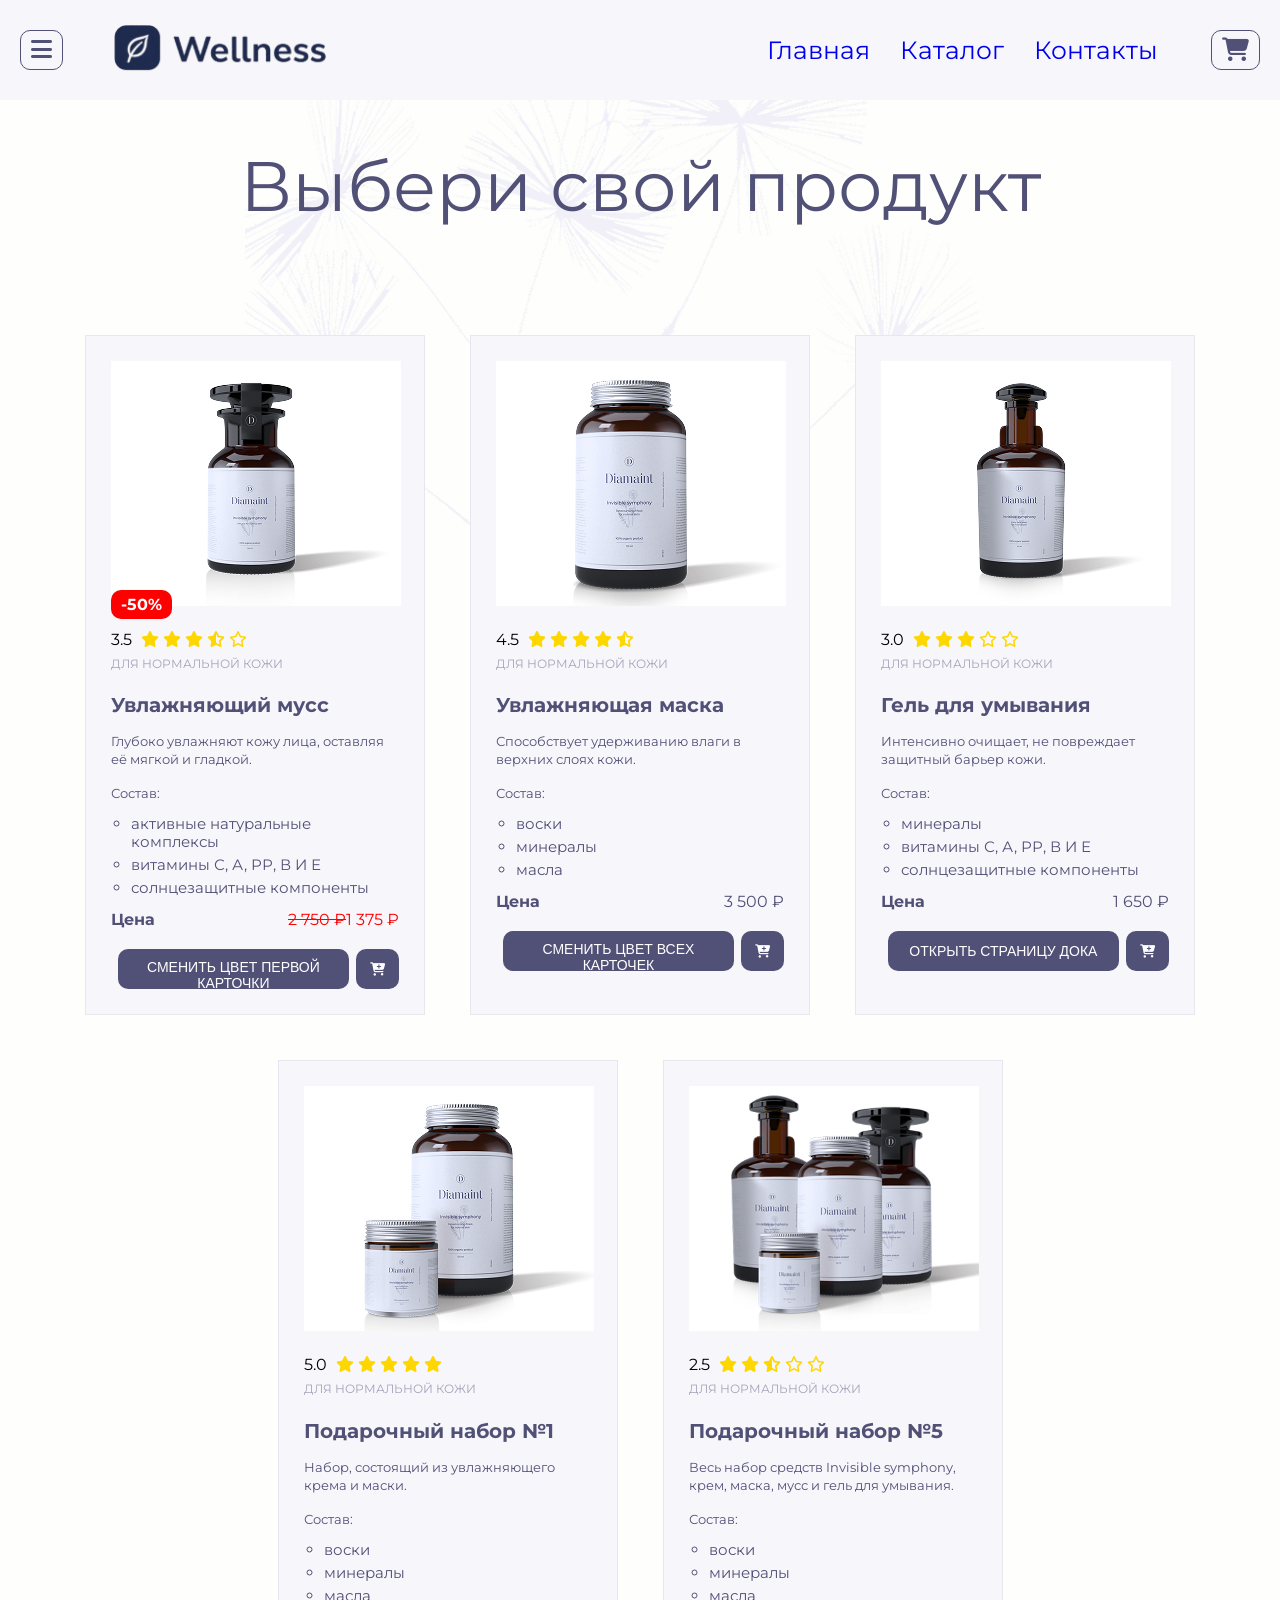
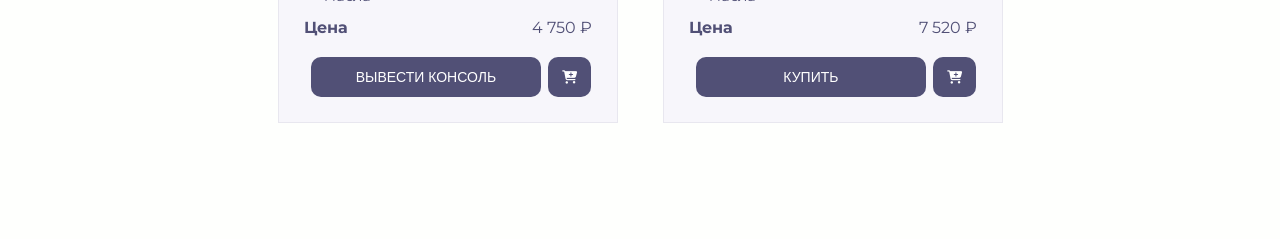
==== commit f64d2169: "fixed bag" ====
--- a/index.html
+++ b/index.html
@@ -1,189 +1,310 @@
-<!DOCTYPE html>
+<!doctype html>
 <html lang="ru">
+  <head>
+    <meta charset="UTF-8" />
+    <meta name="viewport" content="width=device-width, initial-scale=1.0" />
+    <title>Выбери свой продукт</title>
+    <link rel="stylesheet" href="style.css" />
+    <link
+      rel="stylesheet"
+      href="https://cdnjs.cloudflare.com/ajax/libs/font-awesome/6.4.0/css/all.min.css"
+    />
+    <link rel="preconnect" href="https://fonts.googleapis.com" />
+    <link rel="preconnect" href="https://fonts.gstatic.com" crossorigin />
+    <link
+      href="https://fonts.googleapis.com/css2?family=Montserrat:wght@300;400;500;700&display=swap"
+      rel="stylesheet"
+    />
+  </head>
 
-<head>
-  <meta charset="UTF-8">
-  <meta name="viewport" content="width=device-width, initial-scale=1.0">
-  <title>Выбери свой продукт</title>
-  <link rel="stylesheet" href="style.css">
-  <link rel="stylesheet" href="https://cdnjs.cloudflare.com/ajax/libs/font-awesome/6.4.0/css/all.min.css">
-  <link rel="preconnect" href="https://fonts.googleapis.com">
-  <link rel="preconnect" href="https://fonts.gstatic.com" crossorigin>
-  <link href="https://fonts.googleapis.com/css2?family=Montserrat:wght@300;400;500;700&display=swap" rel="stylesheet">
-</head>
+  <body>
+    <main class="container">
+      <header class="header">
+        <div class="header__container">
+          <button class="header__menu-button">
+            <i class="fa-solid fa-bars menu-button"></i>
+          </button>
+          <div class="header__center">
+            <div class="header__logo">
+              <img
+                class="header__logo-img"
+                src=".//img/logo-removebg-preview.png"
+                alt="Логотип"
+              />
+            </div>
+            <nav class="header__nav">
+              <ul class="header__list">
+                <li class="header__item">
+                  <a href="#" class="header__link">Главная</a>
+                </li>
+                <li class="header__item">
+                  <a href="#" class="header__link">Каталог</a>
+                </li>
+                <li class="header__item">
+                  <a href="#" class="header__link">Контакты</a>
+                </li>
+              </ul>
+            </nav>
+          </div>
+          <button class="header__cart-button">
+            <i class="fa-solid fa-cart-shopping cart-button"></i>
+          </button>
+        </div>
+      </header>
+      <h1 class="container__main-title">Выбери свой продукт</h1>
+      <div class="container__cards">
+        <div class="card card-sale">
+          <span class="card__sale">-50%</span>
+          <img
+            class="card__img"
+            src="img/photo-mousse.jpg"
+            alt="Увлажняющий мусс"
+          />
+          <div class="card__rating">
+            <span class="card__rating-number">3.5</span>
+            <span class="card__stars"
+              ><i class="fa-solid fa-star rating-star"></i
+            ></span>
+            <spa class="card__stars"
+              ><i class="fa-solid fa-star rating-star"></i
+            ></span>
+            <span class="card__stars"
+              ><i class="fa-solid fa-star rating-star"></i
+            ></span>
+            <span class="card__stars"
+              ><i class="fa-solid fa-star-half-stroke rating-star"></i
+            ></span>
+             <span class="card__stars"
+              ><i class="fa-regular fa-star rating-star"></i
+            ></span>
+          </div>
 
-<body>
-  <main class="container">
-    <header class="header">
-      <div class="header__container">
-        <button class="header__menu-button"><i class="fa-solid fa-bars menu-button"></i></button>
-        <div class="header__center">
-          <div class="header__logo">
-            <img class="header__logo-img" src=".//img/logo-removebg-preview.png" alt="Логотип">
-          </div>
-          <nav class="header__nav">
-            <ul class="header__list">
-              <li class="header__item"><a href="#" class="header__link">Главная</a></li>
-              <li class="header__item"><a href="#" class="header__link">Каталог</a></li>
-              <li class="header__item"><a href="#" class="header__link">Контакты</a></li>
-            </ul>
-          </nav>
-        </div>
-        <button class="header__cart-button"><i class="fa-solid fa-cart-shopping cart-button"></i></button>
+          <span class="card__skin-type">для нормальной кожи</span>
+          <h2 class="card__title">Увлажняющий мусс</h2>
+          <p class="card__description">
+            Глубоко увлажняют кожу лица, оставляя её мягкой и гладкой.
+          </p>
+          <span class="card__composition">Состав:</span>
+          <ul class="card__list">
+            <li class="card__item">активные натуральные комплексы</li>
+            <li class="card__item">витамины С, А, РР, В И Е</li>
+            <li class="card__item">солнцезащитные компоненты</li>
+          </ul>
+          <div class="card__price-row">
+            <b class="card__price-text">Цена</b>
+            <span class="card__price price-discount"
+              ><del>2 750 ₽</del>1 375 ₽</span
+            >
+          </div>
+          <div class="card__buttons">
+            <button class="card__buy-button card__buy-button--active">
+              сменить цвет первой карточки
+            </button>
+            <button class="card__add-to-cart card__add-to-cart--active">
+              <i class="fa-solid fa-cart-plus cart-icon"></i>
+            </button>
+          </div>
+        </div>
+        <div class="card">
+          <img
+            class="card__img"
+            src="img/photo-mask.jpg"
+            alt="Увлажняющая маска"
+          />
+          <div class="card__rating">
+            <span class="card__rating-number">4.5</span>
+            <span class="card__stars"
+              ><i class="fa-solid fa-star rating-star"></i
+            ></span>
+            <span class="card__stars"
+              ><i class="fa-solid fa-star rating-star"></i
+            ></span>
+            <span class="card__stars"
+              ><i class="fa-solid fa-star rating-star"></i
+            ></span>
+            <span class="card__stars"
+              ><i class="fa-solid fa-star rating-star"></i
+            ></span>
+            <span class="card__stars"
+              ><i class="fa-solid fa-star-half-stroke rating-star"></i
+            ></span>
+          </div>
+          <span class="card__skin-type">для нормальной кожи</span>
+          <h2 class="card__title">Увлажняющая маска</h2>
+          <p class="card__description">
+            Способствует удерживанию влаги в верхних слоях кожи.
+          </p>
+          <span class="card__composition">Состав:</span>
+          <ul class="card__list">
+            <li class="card__item">воски</li>
+            <li class="card__item">минералы</li>
+            <li class="card__item">масла</li>
+          </ul>
+          <div class="card__price-row">
+            <b class="card__price-text">Цена</b>
+            <span class="card__price">3 500 ₽</span>
+          </div>
+          <div class="card__buttons">
+            <button
+              class="card__buy-button card__buy-button--active cards-button"
+            >
+              сменить цвет всех карточек
+            </button>
+            <button class="card__add-to-cart card__add-to-cart--active">
+              <i class="fa-solid fa-cart-plus cart-icon"></i>
+            </button>
+          </div>
+        </div>
+        <div class="card">
+          <img
+            class="card__img"
+            src="img/photo-gel.jpg"
+            alt="Гель для умывания"
+          />
+          <div class="card__rating">
+            <span class="card__rating-number">3.0</span>
+            <span class="card__stars"
+              ><i class="fa-solid fa-star rating-star"></i
+            ></span>
+            <span class="card__stars"
+              ><i class="fa-solid fa-star rating-star"></i
+            ></span>
+            <span class="card__stars"
+              ><i class="fa-solid fa-star rating-star"></i
+            ></span>
+            <span class="card__stars"
+              ><i class="fa-regular fa-star rating-star"></i
+            ></span>
+            <span class="card__stars"
+              ><i class="fa-regular fa-star rating-star"></i
+            ></span>
+
+          </div>
+          <span class="card__skin-type">для нормальной кожи</span>
+          <h2 class="card__title">Гель для умывания</h2>
+          <p class="card__description">
+            Интенсивно очищает, не повреждает защитный барьер кожи.
+          </p>
+          <span class="card__composition">Состав:</span>
+          <ul class="card__list">
+            <li class="card__item">минералы</li>
+            <li class="card__item">витамины С, А, РР, В И Е</li>
+            <li class="card__item">солнцезащитные компоненты</li>
+          </ul>
+          <div class="card__price-row">
+            <b class="card__price-text">Цена</b>
+            <span class="card__price">1 650 ₽</span>
+          </div>
+          <div class="card__buttons">
+            <button class="card__buy-button card__buy-button--active open-doka">
+              открыть страницу дока
+            </button>
+            <button class="card__add-to-cart card__add-to-cart--active">
+              <i class="fa-solid fa-cart-plus cart-icon"></i>
+            </button>
+          </div>
+        </div>
+        <div class="card">
+          <img
+            class="card__img"
+            src="img/photo-set-1.jpg"
+            alt="Подарочный набор №1"
+          />
+          <div class="card__rating">
+            <span class="card__rating-number">5.0</span>
+            <span class="card__stars"
+              ><i class="fa-solid fa-star rating-star"></i
+            ></span>
+            <span class="card__stars"
+              ><i class="fa-solid fa-star rating-star"></i
+            ></span>
+            <span class="card__stars"
+              ><i class="fa-solid fa-star rating-star"></i
+            ></span>
+            <span class="card__stars"
+              ><i class="fa-solid fa-star rating-star"></i
+            ></span>
+            <span class="card__stars"
+              ><i class="fa-solid fa-star rating-star"></i
+            ></span>
+          </div>
+          <span class="card__skin-type">для нормальной кожи</span>
+          <h2 class="card__title">Подарочный набор №1</h2>
+          <p class="card__description">
+            Набор, состоящий из увлажняющего крема и маски.
+          </p>
+          <span class="card__composition">Состав:</span>
+          <ul class="card__list">
+            <li class="card__item">воски</li>
+            <li class="card__item">минералы</li>
+            <li class="card__item">масла</li>
+          </ul>
+          <div class="card__price-row">
+            <b class="card__price-text">Цена</b>
+            <span class="card__price">4 750 ₽</span>
+          </div>
+          <div class="card__buttons">
+            <button
+              class="card__buy-button card__buy-button--active output-console-log"
+            >
+              вывести консоль
+            </button>
+            <button class="card__add-to-cart card__add-to-cart--active">
+              <i class="fa-solid fa-cart-plus cart-icon"></i>
+            </button>
+          </div>
+        </div>
+        <div class="card">
+          <img
+            class="card__img"
+            src="img/photo-set-5.jpg"
+            alt="Подарочный набор №5"
+          />
+          <div class="card__rating">
+            <span class="card__rating-number">2.5</span>
+            <span class="card__stars"
+              ><i class="fa-solid fa-star rating-star"></i
+            ></span>
+            <span class="card__stars"
+              ><i class="fa-solid fa-star rating-star"></i
+            ></span>
+            <span class="card__stars"
+              ><i class="fa-solid fa-star-half-stroke rating-star"></i
+            ></span>
+            <span class="card__stars"
+              ><i class="fa-regular fa-star rating-star"></i
+            ></span>
+            <span class="card__stars"
+              ><i class="fa-regular fa-star rating-star"></i
+            ></span>
+          </div>
+          <span class="card__skin-type">для нормальной кожи</span>
+          <h2 class="card__title">Подарочный набор №5</h2>
+          <p class="card__description">
+            Весь набор средств Invisible symphony, крем, маска, мусс и гель для
+            умывания.
+          </p>
+          <span class="card__composition">Состав:</span>
+          <ul class="card__list">
+            <li class="card__item">воски</li>
+            <li class="card__item">минералы</li>
+            <li class="card__item">масла</li>
+          </ul>
+          <div class="card__price-row">
+            <b class="card__price-text">Цена</b>
+            <span class="card__price">7 520 ₽</span>
+          </div>
+          <div class="card__buttons">
+            <button class="card__buy-button card__buy-button--active">
+              Купить
+            </button>
+            <button class="card__add-to-cart card__add-to-cart--active">
+              <i class="fa-solid fa-cart-plus cart-icon"></i>
+            </button>
+          </div>
+        </div>
       </div>
-    </header>
-    <h1 class="container__main-title">Выбери свой продукт</h1>
-    <div class="container__cards">
-      <div class="card card-sale">
-        <span class="card__sale">-50%</span>
-        <img class="card__img" src="img/photo-mousse.jpg" alt="Увлажняющий мусс">
-        <div class="card__rating">
-          <span class="card__rating-number">3.5</span>
-          <span class="card__stars"><i class="fa-solid fa-star rating-star"></i></span>
-          <span class="card__stars"><i class="fa-solid fa-star rating-star"></i></span>
-          <span class="card__stars"><i class="fa-solid fa-star-half-stroke rating-star"></i></span>
-          <span class="card__stars"><i class="fa-regular fa-star rating-star"></i></span>
-          <span class="card__stars"><i class="fa-solid fa-star rating-star"></i></span>
-        </div>
-
-        <span class="card__skin-type">для нормальной кожи</span>
-        <h2 class="card__title">Увлажняющий мусс</h2>
-        <p class="card__description">Глубоко увлажняют кожу лица, оставляя её мягкой и гладкой.</p>
-        <span class="card__composition">Состав:</span>
-        <ul class="card__list">
-          <li class="card__item">активные натуральные комплексы</li>
-          <li class="card__item">витамины С, А, РР, В И Е</li>
-          <li class="card__item">солнцезащитные компоненты</li>
-        </ul>
-        <div class="card__price-row">
-          <b class="card__price-text">Цена</b>
-          <span class="card__price price-discount"><del>2 750 ₽</del>1 375 ₽</span>
-        </div>
-        <div class="card__buttons">
-          <button class="card__buy-button  card__buy-button--active">сменить цвет первой карточки</button>
-          <button class="card__add-to-cart card__add-to-cart--active"><i class="fa-solid fa-cart-plus cart-icon"></i>
-          </button>
-        </div>
-      </div>
-      <div class="card">
-        <img class="card__img" src="img/photo-mask.jpg" alt="Увлажняющая маска">
-        <div class="card__rating">
-          <span class="card__rating-number">4.5</span>
-          <span class="card__stars"><i class="fa-solid fa-star rating-star"></i></span>
-          <span class="card__stars"><i class="fa-solid fa-star rating-star"></i></span>
-          <span class="card__stars"><i class="fa-solid fa-star rating-star"></i></span>
-          <span class="card__stars"><i class="fa-solid fa-star rating-star"></i></span>
-          <span class="card__stars"><i class="fa-solid fa-star-half-stroke rating-star"></i></span>
-        </div>
-        <span class="card__skin-type">для нормальной кожи</span>
-        <h2 class="card__title">Увлажняющая маска</h2>
-        <p class="card__description">Способствует удерживанию влаги в верхних слоях кожи.</p>
-        <span class="card__composition">Состав:</span>
-        <ul class="card__list">
-          <li class="card__item">воски</li>
-          <li class="card__item">минералы</li>
-          <li class="card__item">масла</li>
-        </ul>
-        <div class="card__price-row">
-          <b class="card__price-text">Цена</b>
-          <span class="card__price">3 500 ₽</span>
-        </div>
-        <div class="card__buttons">
-          <button class="card__buy-button card__buy-button--active cards-button">сменить цвет всех карточек</button>
-          <button class="card__add-to-cart card__add-to-cart--active"><i class="fa-solid fa-cart-plus cart-icon"></i>
-          </button>
-        </div>
-      </div>
-      <div class="card">
-        <img class="card__img" src="img/photo-gel.jpg" alt="Гель для умывания">
-        <div class="card__rating">
-          <span class="card__rating-number">3.0</span>
-          <span class="card__stars"><i class="fa-solid fa-star rating-star"></i></span>
-          <span class="card__stars"><i class="fa-solid fa-star rating-star"></i></span>
-          <span class="card__stars"><i class="fa-regular fa-star rating-star"></i></span>
-          <span class="card__stars"><i class="fa-regular fa-star rating-star"></i></span>
-          <span class="card__stars"><i class="fa-solid fa-star rating-star"></i></span>
-        </div>
-        <span class="card__skin-type">для нормальной кожи</span>
-        <h2 class="card__title">Гель для умывания</h2>
-        <p class="card__description">Интенсивно очищает, не повреждает защитный барьер кожи.</p>
-        <span class="card__composition">Состав:</span>
-        <ul class="card__list">
-          <li class="card__item">минералы</li>
-          <li class="card__item">витамины С, А, РР, В И Е</li>
-          <li class="card__item">солнцезащитные компоненты</li>
-        </ul>
-        <div class="card__price-row">
-          <b class="card__price-text">Цена</b>
-          <span class="card__price">1 650 ₽</span>
-        </div>
-        <div class="card__buttons">
-          <button class="card__buy-button card__buy-button--active open-doka">открыть страницу дока</button>
-          <button class="card__add-to-cart card__add-to-cart--active"><i class="fa-solid fa-cart-plus cart-icon"></i>
-          </button>
-        </div>
-      </div>
-      <div class="card">
-        <img class="card__img" src="img/photo-set-1.jpg" alt="Подарочный набор №1">
-        <div class="card__rating">
-          <span class="card__rating-number">5.0</span>
-          <span class="card__stars"><i class="fa-solid fa-star rating-star"></i></span>
-          <span class="card__stars"><i class="fa-solid fa-star rating-star"></i></span>
-          <span class="card__stars"><i class="fa-solid fa-star rating-star"></i></span>
-          <span class="card__stars"><i class="fa-solid fa-star rating-star"></i></span>
-          <span class="card__stars"><i class="fa-solid fa-star rating-star"></i></span>
-        </div>
-        <span class="card__skin-type">для нормальной кожи</span>
-        <h2 class="card__title">Подарочный набор №1</h2>
-        <p class="card__description">Набор, состоящий из увлажняющего крема и маски.</p>
-        <span class="card__composition">Состав:</span>
-        <ul class="card__list">
-          <li class="card__item">воски</li>
-          <li class="card__item">минералы</li>
-          <li class="card__item">масла</li>
-        </ul>
-        <div class="card__price-row">
-          <b class="card__price-text">Цена</b>
-          <span class="card__price">4 750 ₽</span>
-        </div>
-        <div class="card__buttons">
-          <button class="card__buy-button card__buy-button--active output-console-log">вывести консоль</button>
-          <button class="card__add-to-cart card__add-to-cart--active"><i class="fa-solid fa-cart-plus cart-icon"></i>
-          </button>
-        </div>
-      </div>
-      <div class="card">
-        <img class="card__img" src="img/photo-set-5.jpg" alt="Подарочный набор №5">
-        <div class="card__rating">
-          <span class="card__rating-number">2.5</span>
-          <span class="card__stars"><i class="fa-solid fa-star rating-star"></i></span>
-          <span class="card__stars"><i class="fa-solid fa-star rating-star"></i></span>
-          <span class="card__stars"><i class="fa-solid fa-star-half-stroke rating-star"></i></span>
-          <span class="card__stars"><i class="fa-regular fa-star rating-star"></i></span>
-          <span class="card__stars"><i class="fa-regular fa-star rating-star"></i></span>
-        </div>
-        <span class="card__skin-type">для нормальной кожи</span>
-        <h2 class="card__title">Подарочный набор №5</h2>
-        <p class="card__description"> Весь набор средств Invisible symphony, крем, маска, мусс и гель для умывания.</p>
-        <span class="card__composition">Состав:</span>
-        <ul class="card__list">
-          <li class="card__item">воски</li>
-          <li class="card__item">минералы</li>
-          <li class="card__item">масла</li>
-        </ul>
-        <div class="card__price-row">
-          <b class="card__price-text">Цена</b>
-          <span class="card__price">7 520 ₽</span>
-        </div>
-        <div class="card__buttons">
-          <button class="card__buy-button card__buy-button--active">Купить</button>
-          <button class="card__add-to-cart card__add-to-cart--active"><i class="fa-solid fa-cart-plus cart-icon"></i>
-          </button>
-        </div>
-      </div>
-    </div>
-  </main>
-</body>
-<script src="product.js"></script>
-
-</html>+    </main>
+  </body>
+  <script src="product.js"></script>
+</html>
